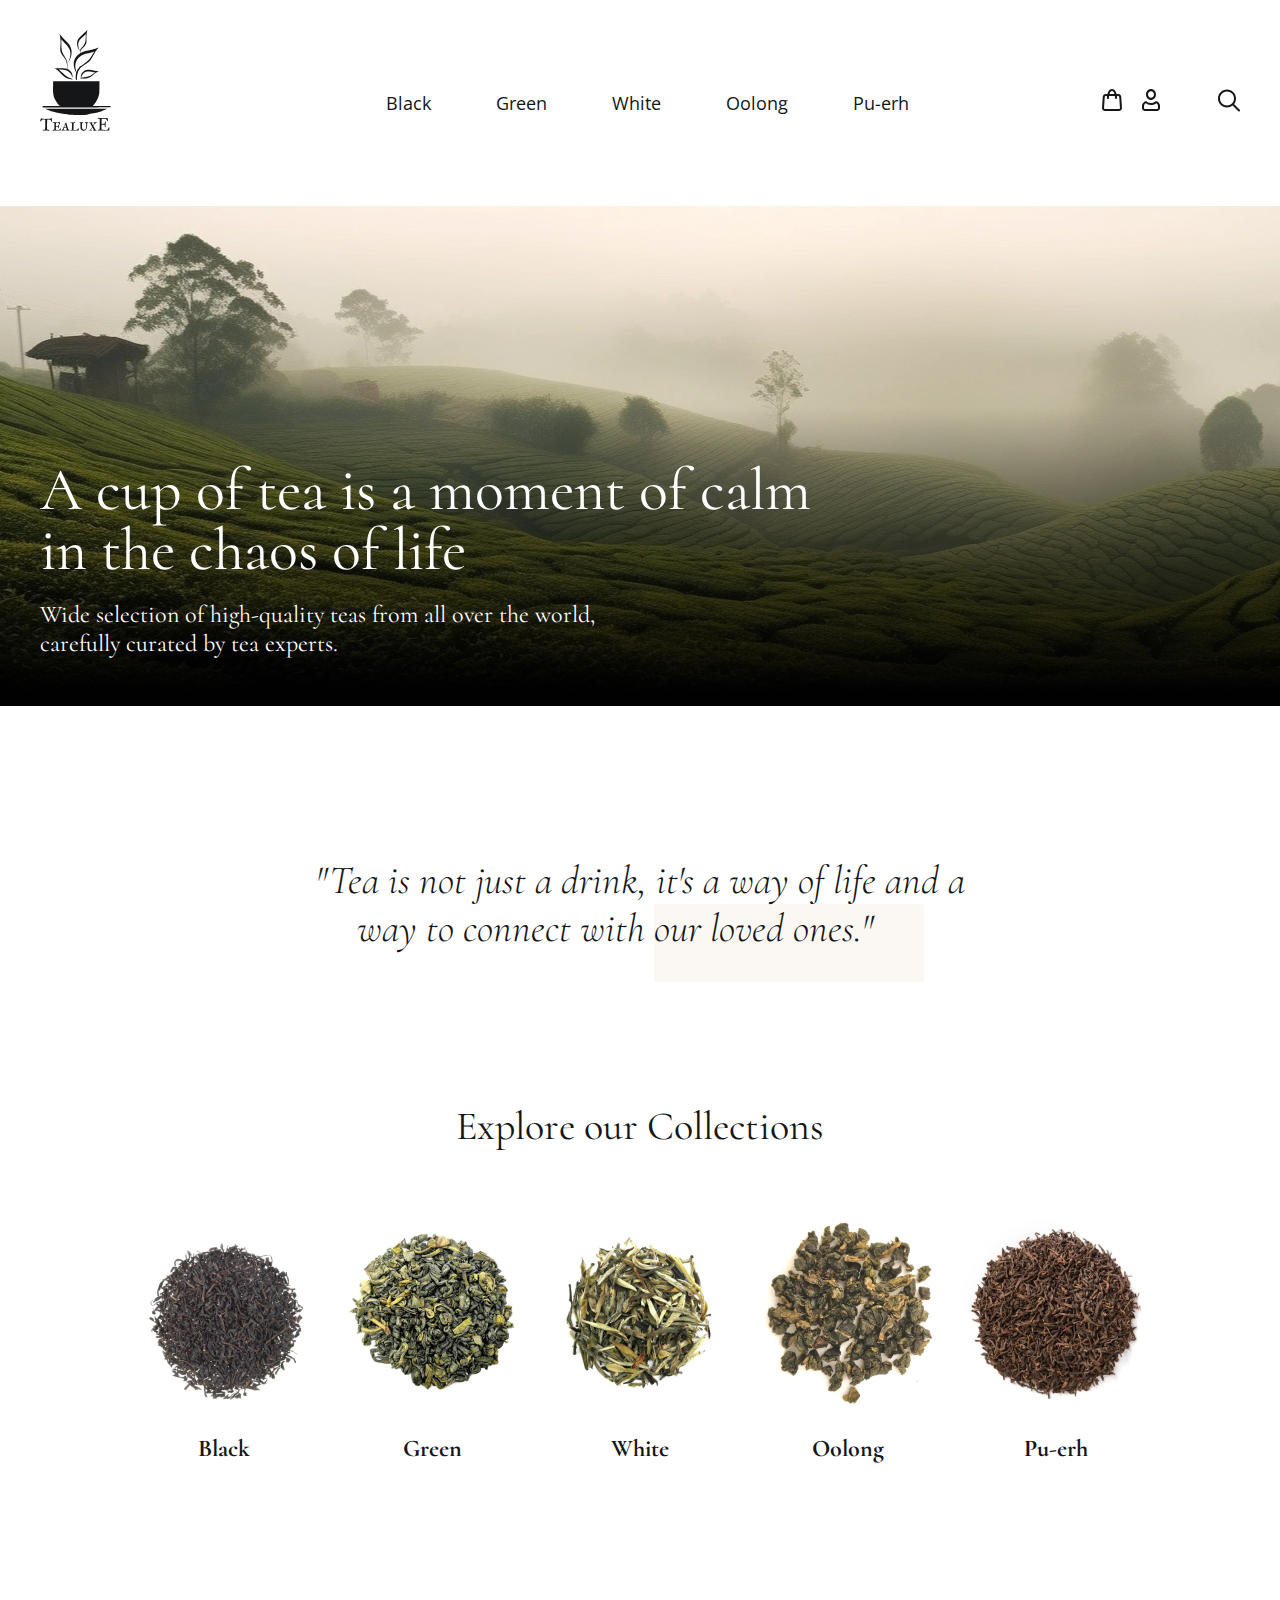
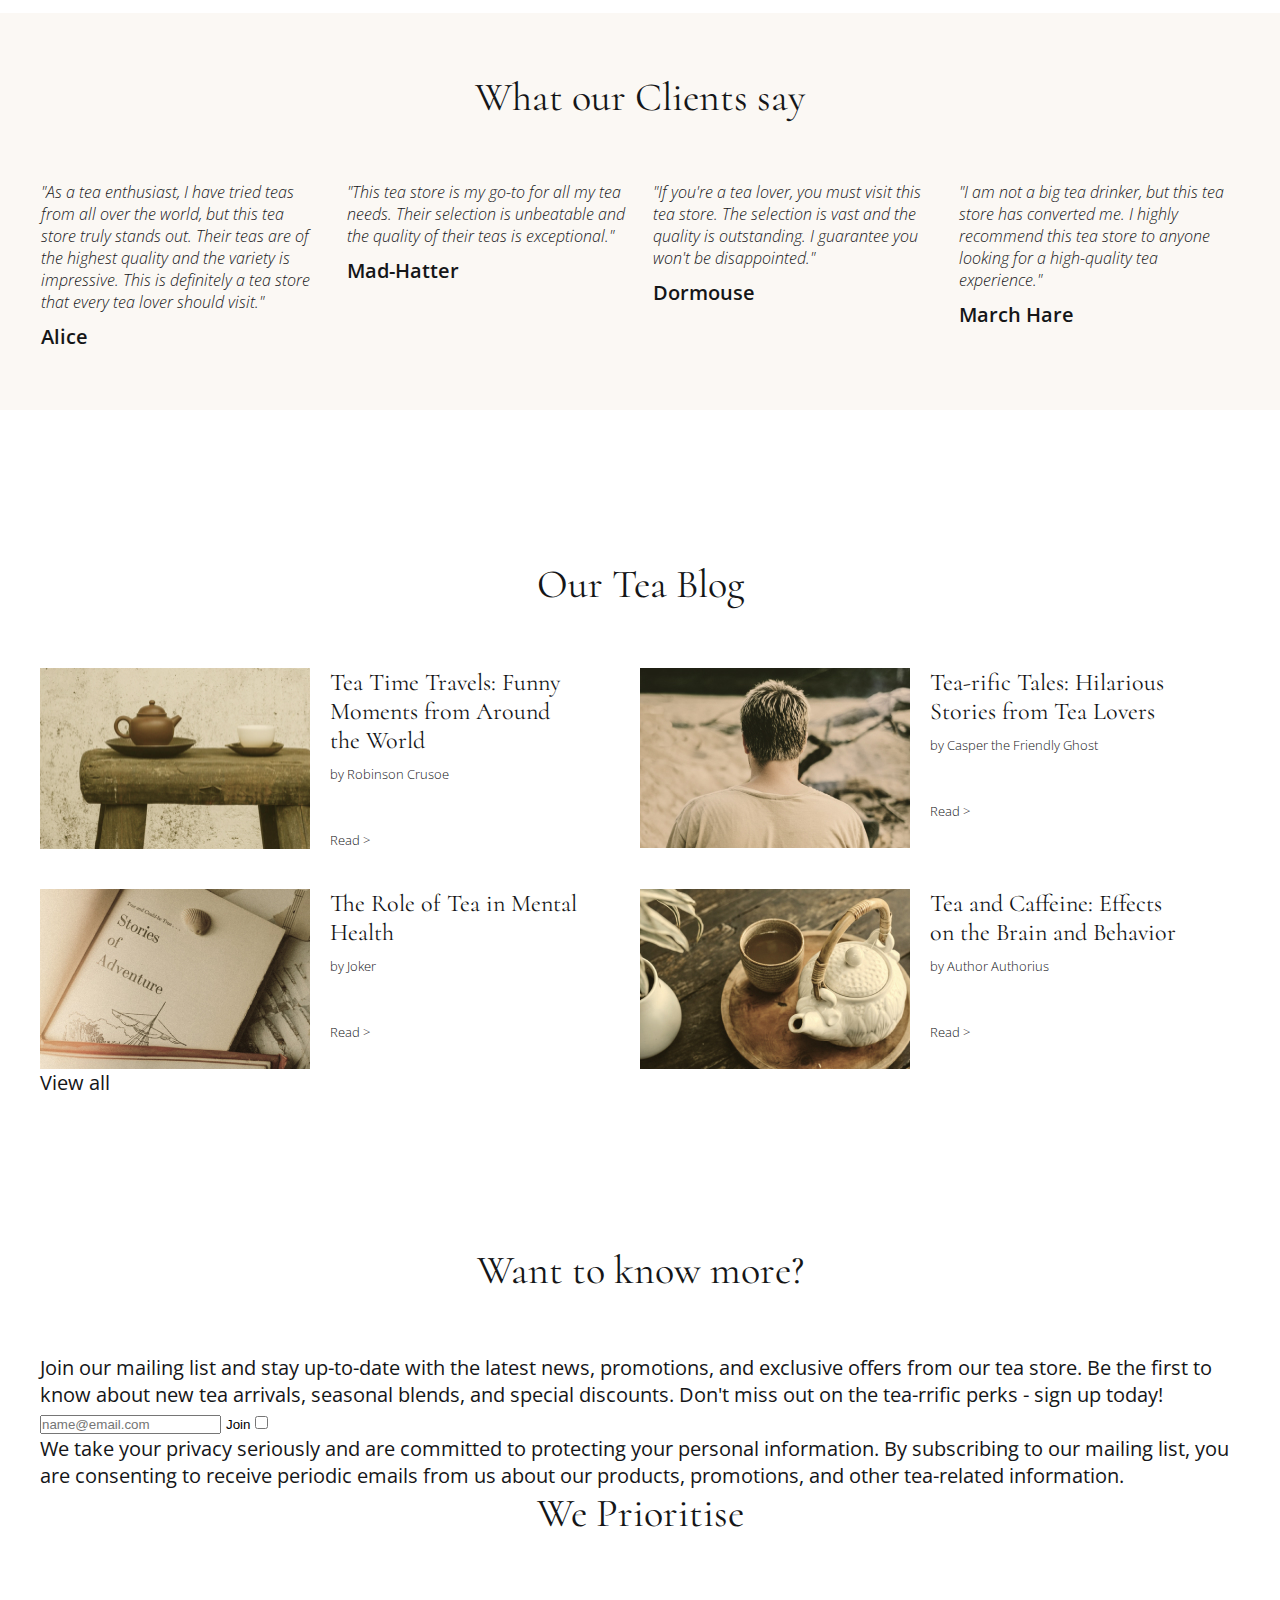
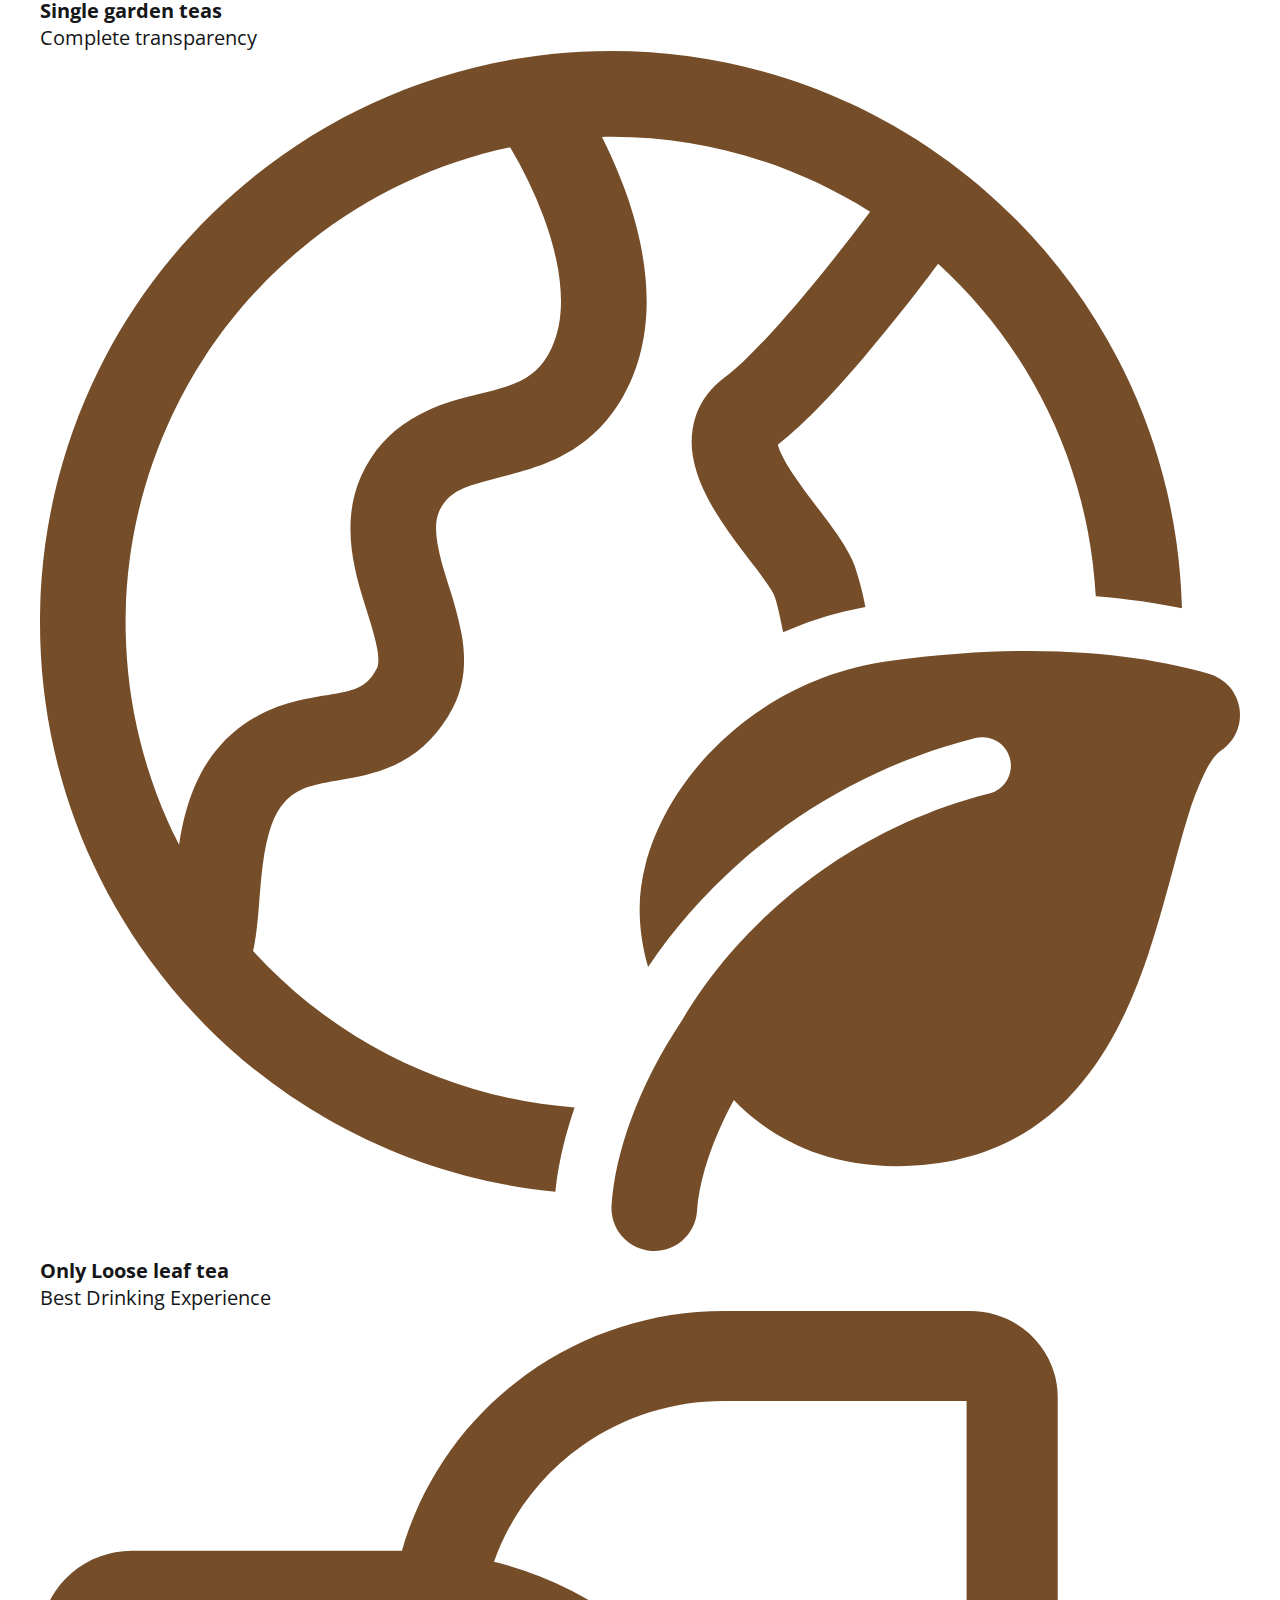
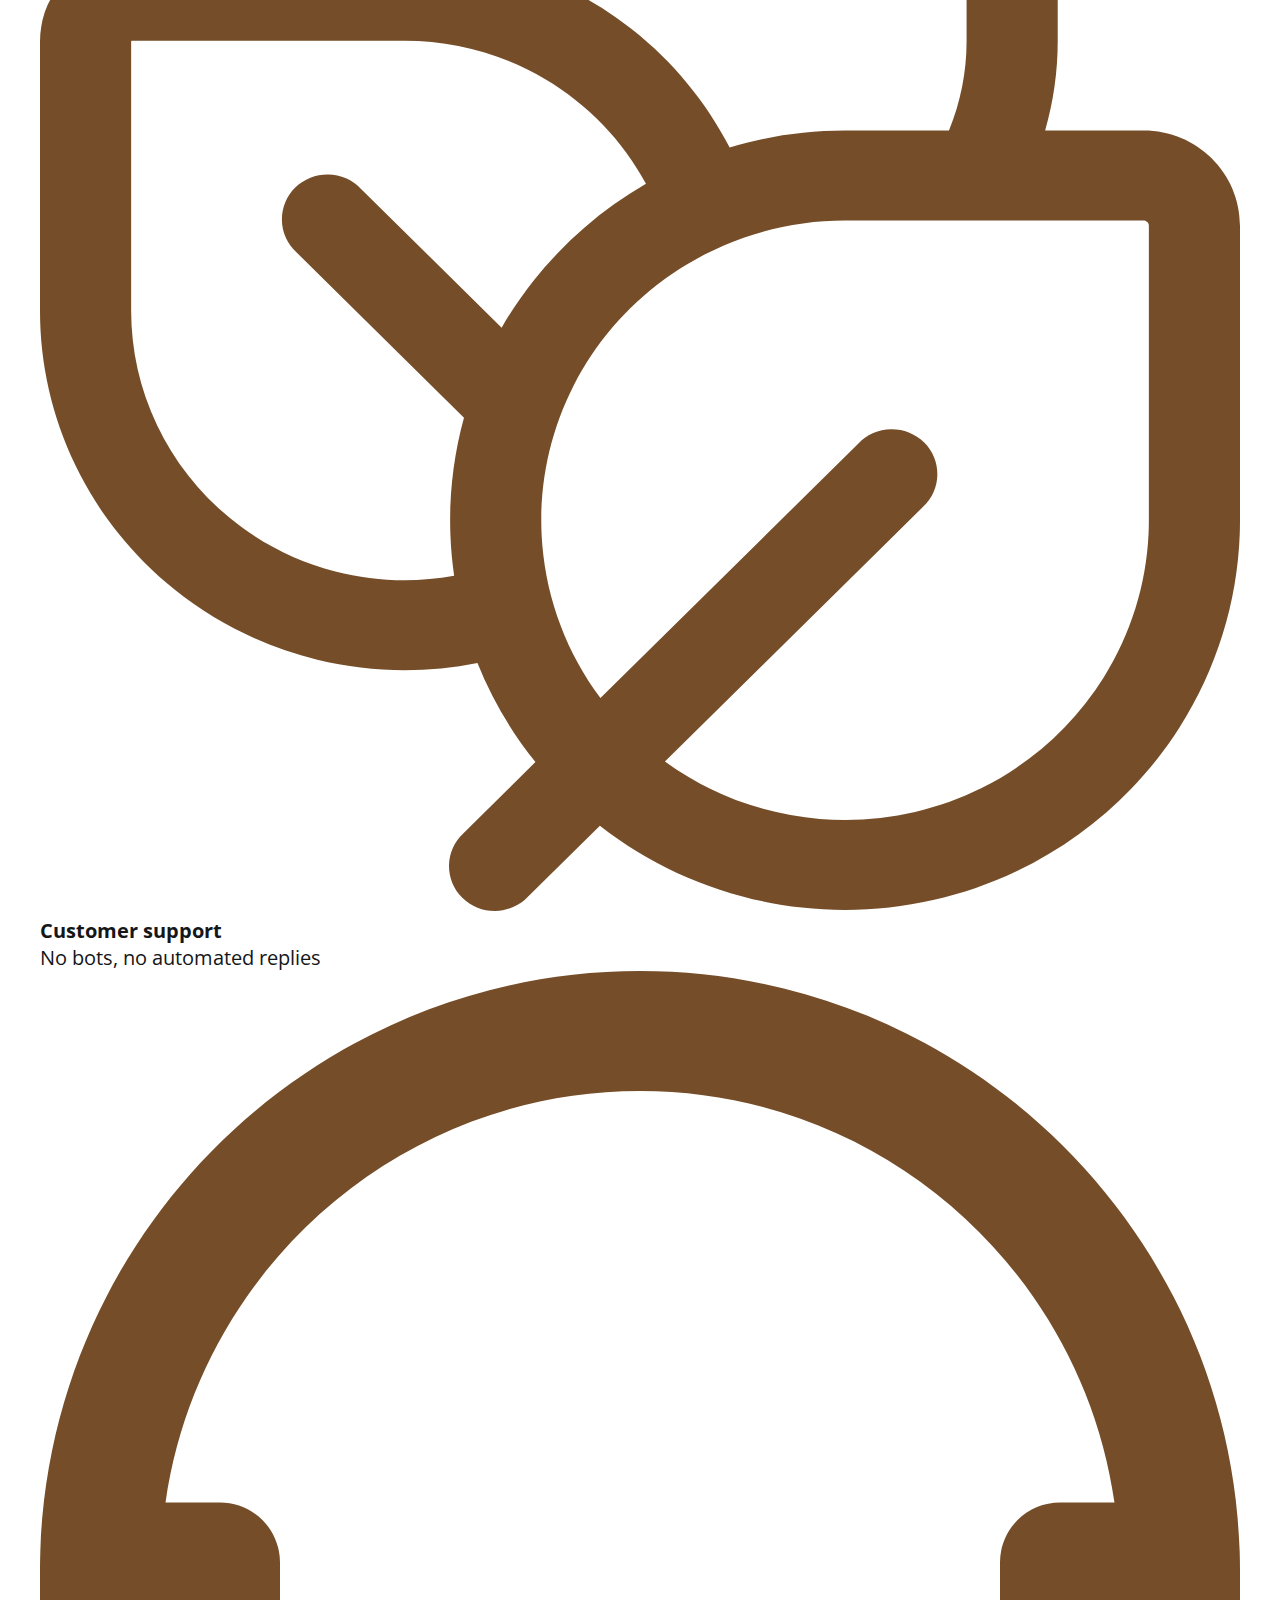
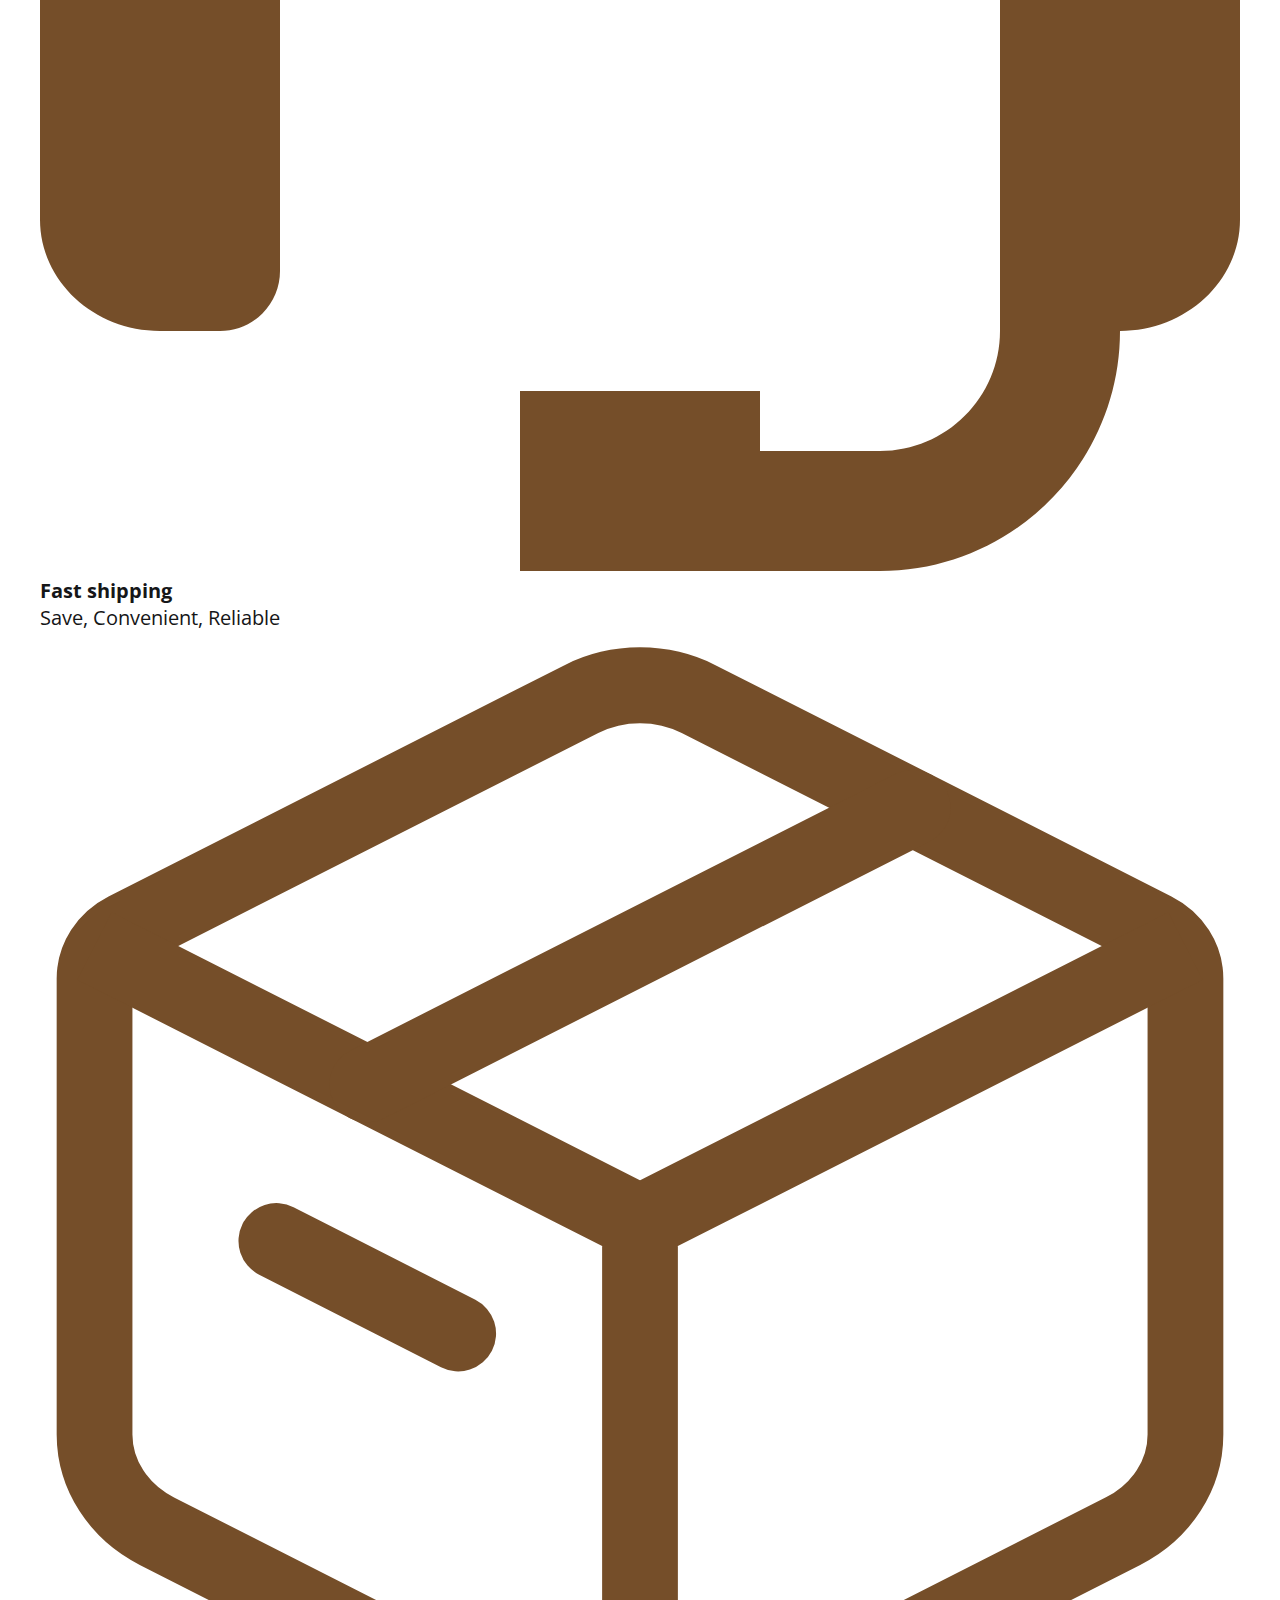
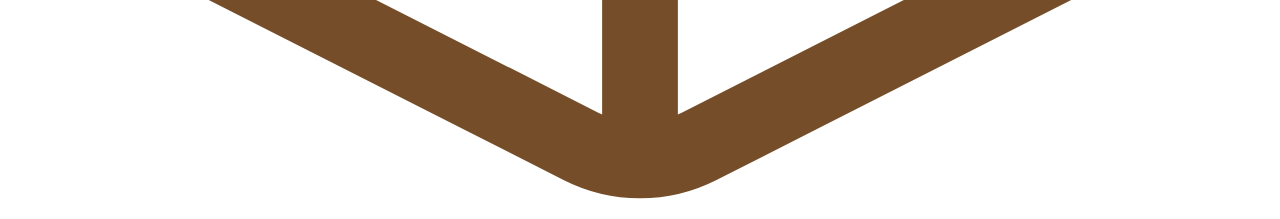
==== prod/index.html @ f94180de "add prod folder" ====
<!DOCTYPE html>
<html lang="en">

  <head>
    <meta charset="UTF-8">
    <meta name="viewport" content="width=device-width, initial-scale=1.0">
    <meta http-equiv="X-UA-Compatible" content="ie=edge">
    <title>tea</title>
    <link rel="preconnect" href="https://fonts.googleapis.com">
    <link rel="preconnect" href="https://fonts.gstatic.com" crossorigin>
    <link
      href="https://fonts.googleapis.com/css2?family=Cormorant:ital,wght@0,400;1,300&family=Open+Sans:ital,wght@0,300;0,400;0,600;1,300&display=swap"
      rel="stylesheet">
    <!-- <link rel="stylesheet" href="css/reset.css"> -->
    <link rel="stylesheet" href="css/reset-lex.css">
    <link rel="stylesheet" href="css/style.css">
    <script defer src="js/main.js"></script>
  </head>

  <body>
    <div class="menu--ground"></div>
    <div class="wrapper">
      <header class="header">
        <div class="container">
          <div class="header__inner">
            <a href="#" class="logo">
              <img src="img/logo.svg" alt="">
            </a>
            <nav class="menu">
              <button class="menu__btn">
                <span></span>
                <span></span>
                <span></span>
                <span></span>
              </button>
              <ul class="menu__list">
                <li class="menu__close">
                  <button class="menu__close-btn">
                    <img src="./img/close.svg" alt="close">
                  </button>
                </li>
                <li class="menu__item"><a href="#" class="menu__link">Black</a></li>
                <li class="menu__item"><a href="#" class="menu__link">Green</a></li>
                <li class="menu__item"><a href="#" class="menu__link">White</a></li>
                <li class="menu__item"><a href="#" class="menu__link">Oolong</a></li>
                <li class="menu__item"><a href="#" class="menu__link">Pu-erh</a></li>
                <li class="mobile-nav">
                  <ul class="mobile-menu">
                    <li class="mobile-menu__item">
                      <a href="#" class="mobile-menu__link">Contact Us</a>
                    </li>
                    <li class="mobile-menu__item">
                      <a href="#" class="mobile-menu__link">Our Blog</a>
                    </li>
                    <li class="mobile-menu__item">
                      <a href="#" class="mobile-menu__link">Shipping and Delivery</a>
                    </li>
                  </ul>
                  <ul class="mobile-actions">
                    <li class="mobile-actions__item">
                      <a href="#" class="user-actions__link">
                        <img src="./img/cart.svg" alt="cart">
                      </a>
                    </li>
                    <li class="mobile-actions__item">
                      <a href="#" class="user-actions__link">
                        <img src="./img/login.svg" alt="login">
                      </a>
                    </li>
                    <li class="mobile-actions__item">
                      <a href="#" class="user-actions__link">
                        <img src="./img/search.svg" alt="search">
                      </a>
                    </li>
                  </ul>
                </li>
              </ul>
            </nav>
            <ul class="user-actions">
              <li class="user-actions__item">
                <a href="#" class="user-actions__link">
                  <img src="./img/cart.svg" alt="cart">
                </a>
              </li>
              <li class="user-actions__item">
                <a href="#" class="user-actions__link">
                  <img src="./img/login.svg" alt="login">
                </a>
              </li>
              <li class="user-actions__item user-actions__item_search">
                <a href="#" class="user-actions__link">
                  <img src="./img/search.svg" alt="search">
                </a>
                <!-- <search>
                  <form action="">
                    <input type="search">
                    <button type="submit"></button>
                  </form>
                </search> -->
              </li>
            </ul>
          </div>
        </div>
      </header>
      <main class="main">
        <section class="top">
          <div class="container">
            <div class="top__inner">
              <h1 class="top__title">A cup of tea is a moment of calm in the chaos of life</h1>
              <p class="top__text">Wide selection of high-quality teas from all over the world, carefully curated by tea
                experts.</p>
            </div>
          </div>
        </section>
        <blockquote class="blockquote">
          <div class="container">
            <p class="blockquote__text">"Tea is not just a drink, it's a way of life and a way to connect with <span>our
                loved ones."</span></p>
          </div>
        </blockquote>
        <section class="collection">
          <div class="container">
            <div class="collection__inner">
              <h2 class="title collection__title">Explore our Collections</h2>
              <ul class="collection__items">
                <li class="collection__item">
                  <a href="#" class="collection__link">
                    <figura>
                      <img class="collection__img" src="./img/black-tea.jpg" alt="black">
                      <h3>Black</h3>
                      </img>
                    </figura>
                  </a>
                </li>
                <li class="collection__item">
                  <a href="#" class="collection__link">
                    <figura>
                      <img class="collection__img" src="./img/green-tea.jpg" alt="green">
                      <h3>Green</h3>
                      </img>
                    </figura>
                  </a>
                </li>
                <li class="collection__item">
                  <a href="#" class="collection__link">
                    <figura>
                      <img class="collection__img" src="./img/white-tea.jpg" alt="white">
                      <h3>White</h3>
                      </img>
                    </figura>
                  </a>
                </li>
                <li class="collection__item">
                  <a href="#" class="collection__link">
                    <figura>
                      <img class="collection__img" src="./img/oolong-tea.jpg" alt="oolong">
                      <h3>Oolong</h3>
                      </img>
                    </figura>
                  </a>
                </li>
                <li class="collection__item">
                  <a href="#" class="collection__link">
                    <figura>
                      <img class="collection__img" src="./img/pu-erh-tea.jpg" alt="pu-erh-tea">
                      <h3>Pu-erh</h3>
                      </img>
                    </figura>
                  </a>
                </li>
              </ul>
            </div>
          </div>
        </section>
        <section class="reviews">
          <div class="container">
            <div class="reviews__inner">
              <h3 class="title reviews__title">What our Clients say</h3>
              <ul class="reviews__list">
                <li class="reviews__item">
                  <blockquote>
                    <p class="reviews_text">"As a tea enthusiast, I have tried teas from all over the world, but this
                      tea store truly
                      stands
                      out. Their teas are of
                      the highest quality and the variety is impressive. This is definitely a tea store that every tea
                      lover should visit."</p>
                    <cite class="reviews__name">Alice</cite>
                  </blockquote>
                </li>
                <li class="reviews__item">
                  <blockquote>
                    <p class="reviews_text">"This tea store is my go-to for all my tea needs. Their selection is
                      unbeatable and the quality
                      of their teas is
                      exceptional."</p>
                    <cite class="reviews__name">Mad-Hatter</cite>
                  </blockquote>
                </li>
                <li class="reviews__item">
                  <blockquote>
                    <p class="reviews_text">"If you're a tea lover, you must visit this tea store. The selection is vast
                      and the quality is
                      outstanding. I guarantee
                      you won't be disappointed."</p>
                    <cite class="reviews__name">Dormouse</cite>
                  </blockquote>
                </li>
                <li class="reviews__item">
                  <blockquote>
                    <p class="reviews_text">"I am not a big tea drinker, but this tea store has converted me. I highly
                      recommend this tea
                      store to anyone looking
                      for a high-quality tea experience."</p>
                    <cite class="reviews__name">March Hare</cite>
                  </blockquote>
                </li>
              </ul>
            </div>
          </div>
        </section>
        <section class="main-blog">
          <div class="container">
            <h2 class="title">Our Tea Blog</h2>
            <ul class="main-blog__list">
              <li class="main-blog__item">
                <figure>
                  <img src="./img/blog01.jpg" alt="blog01" class="main-blog__item-img">
                  <div class="main-blog__item-content">
                    <h3 class="main-blog__item-title">Tea Time Travels: Funny Moments from Around the World</h3>
                    <p class="main-blog__item-author">by Robinson Crusoe</p>
                    <a href="#" class="main-blog__item-link">Read ></a>
                  </div>
                </figure>
              </li>
              <li class="main-blog__item">
                <figure>
                  <img src="./img/blog02.jpg" alt="blog02" class="main-blog__item-img">
                  <div class="main-blog__item-content">
                    <h3 class="main-blog__item-title">Tea-rific Tales: Hilarious Stories from Tea Lovers</h3>
                    <p class="main-blog__item-author">by Casper the Friendly Ghost</p>
                    <a href="#" class="main-blog__item-link">Read ></a>
                  </div>
                </figure>
              </li>
              <li class="main-blog__item">
                <figure>
                  <img src="./img/blog03.jpg" alt="blog03" class="main-blog__item-img">
                  <div class="main-blog__item-content">
                    <h3 class="main-blog__item-title">The Role of Tea in Mental Health</h3>
                    <p class="main-blog__item-author">by Joker</p>
                    <a href="#" class="main-blog__item-link">Read ></a>
                  </div>
                </figure>
              </li>
              <li class="main-blog__item">
                <figure>
                  <img src="./img/blog04.jpg" alt="blog04" class="main-blog__item-img">
                  <div class="main-blog__item-content">
                    <h3 class="main-blog__item-title">Tea and Caffeine: Effects on the Brain and Behavior</h3>
                    <p class="main-blog__item-author">by Author Authorius</p>
                    <a href="#" class="main-blog__item-link">Read ></a>
                  </div>
                </figure>
              </li>
            </ul>
            <a href="" class="main-blog__link">View all</a>
          </div>
        </section>
        <section class="mailing-list">
          <div class="container">
            <h2 class="title mailing-list__title">Want to know more?</h2>
            <div class="mailing-list__inner">
              <p class="mailing-list__text">
                Join our mailing list and stay up-to-date with the latest news, promotions, and exclusive offers from
                our tea store. Be the first to know about new tea arrivals, seasonal blends, and special discounts.
                Don't miss out on the tea-rrific perks - sign up today!
              </p>
              <form action="" class="mailinf-list__form">
                <input class="mailing-list__email" type="email" placeholder="name@email.com">
                <button class="mailing-list__btn" type="submit">Join</button>
                <label>
                  <input class="checkbox" type="checkbox">
                  <span class="checkbox-style"></span>
                  <p class="checkbox__text">
                    We take your privacy seriously and are committed to protecting your personal information. By
                    subscribing to our mailing
                    list, you are consenting to receive periodic emails from us about our products, promotions, and
                    other tea-related
                    information.
                  </p>
                </label>
              </form>
            </div>
          </div>
        </section>
        <section class="prioritise">
          <div class="container">
            <h2 class="title">We Prioritise</h2>
            <ul class="prioritise__list">
              <li class="prioritise__item">
                <h4 class="prioritise__title">Single garden teas</h4>
                <p class="prioritise__text">Complete transparency</p>
                <img class="prioritise__img" src="./img/prioritise01.svg" alt="prioritise01">
              </li>
              <li class="prioritise__item">
                <h4 class="prioritise__title">Only Loose leaf tea</h4>
                <p class="prioritise__text">Best Drinking Experience</p>
                <img class="prioritise__img" src="./img/prioritise02.svg" alt="prioritise02">
              </li>
              <li class="prioritise__item">
                <h4 class="prioritise__title">Customer support</h4>
                <p class="prioritise__text">No bots, no automated replies</p>
                <img class="prioritise__img" src="./img/prioritise03.svg" alt="prioritise03">
              </li>
              <li class="prioritise__item">
                <h4 class="prioritise__title">Fast shipping</h4>
                <p class="prioritise__text">Save, Convenient, Reliable</p>
                <img class="prioritise__img" src="./img/prioritise04.svg" alt="prioritise04">
              </li>
            </ul>
          </div>
        </section>
      </main>
      <footer class="footer"></footer>
    </div>


  </body>

</html>
---- prod/css/style.css ----
:root {
  --main-font-color: #151618;
  --White: #FFF;
  --Light-Background: #f7f1ea;
  --Light-Background-opacity: rgba(247, 242, 234, .5);
  --Black: rgba(21, 22, 24, 1);
}

body {
  /* font-family: 'Cormorant', serif; */
  font-family: 'Open Sans', sans-serif;
  color: var(--main-font-color);
  font-size: 20px;
}

.container {
  max-width: 1240px;
  padding-left: 20px;
  padding-right: 20px;
  margin: 0 auto;
}

.title {
  text-align: center;
  margin-bottom: 60px;
  font-family: 'Cormorant', serif;
  font-size: 40px;
  font-weight: 400;
  color: var(--Black);
}

.header {
  background-color: #fff;
}

.header__inner {
  min-height: 140px;
  margin-top: 30px;
  margin-bottom: 30px;
  display: flex;
  justify-content: space-between;
  align-items: center;
}

.logo {
  margin-bottom: 35px;
}

.menu {
  margin-left: 80px;
}

.menu__btn {
  display: none;
  width: 40px;
  height: 20px;
  flex-direction: column;
  justify-content: space-between;
}


.menu__list {
  display: flex;
  gap: 65px;
  font-size: 18px;
  font-weight: 400;
  line-height: normal;
}

.user-actions {
  display: flex;
  gap: 20px;
}

.user-actions__item_search {
  margin-left: min(3vw, 80px);
}

.mobile-nav,
.menu__close {
  display: none;
}

.menu--ground {
  display: none;
  position: fixed;
  left: 0;
  right: 0;
  top: 0;
  bottom: 0;
  width: 100%;
  height: 100dvh;
  background-color: rgba(0, 0, 0, .5);
  transition: background-color .3s ease;
}

.menu--ground.menu--open {
  display: block;
}

.top {
  background-image: url(../img/top-bg.jpg);
  background-repeat: no-repeat;
  background-position: bottom left;
  background-size: cover;
}

.top__inner {
  min-height: 500px;
  color: var(--White);
  font-family: 'Cormorant', serif;
  font-weight: 400;
  display: flex;
  flex-direction: column;
  justify-content: end;
  gap: 20px;
}

.top__title {
  max-width: 790px;
  font-size: 60px;
  font-weight: 400;
  line-height: 1;
}

.top__text {
  max-width: 560px;
  margin-bottom: 48px;
  font-size: 24px;
  font-weight: 400;
  line-height: normal;
}

.blockquote {
  margin-top: 150px;
  margin-bottom: 150px;
}

.blockquote__text {
  max-width: 704px;
  color: var(--Black);
  text-align: center;
  font-family: Cormorant;
  font-size: 40px;
  font-style: italic;
  font-weight: 300;
  line-height: normal;
  margin-left: auto;
  margin-right: auto;
}

.blockquote__text span {
  padding-bottom: 30px;
  padding-right: 50px;
  background-color: var(--Light-Background-opacity);
}

/* .blockquote__text span::after {
  content: '';
  width: lh;
  height: 61px;
  opacity: 0.5;
  background: var(--Light-Background);
  position: absolute;
  bottom: -15px;
  right: -40px;
  z-index: -1;
} */

.collection {
  font-family: Cormorant;
  font-weight: 400;
  line-height: normal;
}

.collection__items {
  display: flex;
  justify-content: center;
  flex-wrap: nowrap;
  gap: clamp(0, 2vw, 40px);
  margin-bottom: 150px;
}

.collection__link h3 {
  color: var(--Black);
  font-size: 24px;
  text-align: center;
  margin-top: 10px;
}

.collection__img {
  max-width: 208px;
  max-height: 208px;
  width: 100%;
}

.reviews {
  background: var(--Light-Background-opacity);
  padding-top: 60px;
  padding-bottom: 60px;
}

.reviews__inner {
  z-index: 1;
  color: var(--Black);
  font-family: Cormorant;
  font-style: normal;
  font-weight: 400;
  line-height: normal;
}

.reviews__list {
  display: flex;
  gap: 26px;
  justify-content: center;
}

.reviews__item {
  flex-basis: 280px;
}

.reviews_text {
  font-family: Open Sans;
  font-size: 16px;
  font-style: italic;
  font-weight: 300;
  margin-bottom: 10px;
}

.reviews__name {
  font-family: Open Sans;
  font-size: 20px;
  font-style: normal;
  font-weight: 600;
}

.reviews__item.reviews__item--hide {
  display: none;
}

.main-blog {
  padding-top: 150px;
  padding-bottom: 150px;
}

.main-blog__list {
  display: flex;
  flex-wrap: wrap;
  gap: 40px 58px;
}

.main-blog__item {
  flex-basis: 542px;
}

.main-blog__item>figure {
  display: flex;
  gap: 20px;
}

.main-blog__item-img {
  max-width: 270px;
}

.main-blog__item-title {
  font-family: Cormorant;
  font-size: 24px;
  font-weight: 400;
  margin-bottom: 10px;
}

.main-blog__item-author {
  font-family: Open Sans;
  font-size: 13px;
  font-weight: 300;
  margin-bottom: 48px;
}

.main-blog__item-link {
  font-family: Open Sans;
  font-size: 13px;
  font-weight: 300;
}

@media(max-width: 1000px) {
  .header__inner {
    min-height: auto;
  }

  .menu {
    margin-left: 50px;
    margin-right: auto;
  }

  .logo {
    margin-bottom: 0;
  }

  .user-actions__item_search {
    margin-left: 30px;
  }

  .blockquote {
    margin-top: 120px;
    margin-bottom: 135px;
  }

  .collection__items {
    margin-bottom: 120px;
    gap: 0;
  }

  .reviews__item:last-child {
    display: none;
  }
}

@media(max-width: 860px) {
  .menu {
    margin-left: 0;
    margin-right: 0;
  }
}

@media(max-width: 800px) {
  .container {
    padding-left: 2.1vw;
    padding-right: 2.1vw;
  }

  .menu__list {
    display: block;
    background-color: var(--White);
    width: 480px;
    position: absolute;
    top: 0;
    left: 0;
    right: 0;
    text-align: center;
    margin: 0 auto;
    padding-top: 20px;
    transform: translateY(-100%);
    transition: transform .6s ease;
  }

  .menu__list.menu__list-open {
    transform: translateY(0);
  }

  .menu {
    order: -1;
  }

  .menu__btn {
    display: flex;
    cursor: pointer;
  }

  .menu__btn span {
    width: 100%;
    height: 2px;
    background-color: var(--Black);
  }

  .menu__item {
    margin-bottom: 30px;
    font-family: Cormorant;
    font-size: 24px;
  }

  .menu__close {
    display: block;
    width: 20px;
    margin-right: 20px;
    margin-left: auto;
    margin-bottom: 20px;

  }

  .menu__close-btn {
    cursor: pointer;
  }

  .mobile-nav {
    display: block;
    background-color: #fff;
  }

  .mobile-menu {
    margin: 30px 30px;
    padding-top: 30px;
    border-top: 2px solid var(--Light-Background);

  }

  .mobile-menu__item {
    font-family: Open Sans, sans-serif;
    font-size: 13px;
    font-weight: 300;
    margin-bottom: 35px;
  }

  .mobile-actions {
    display: flex;
    gap: 70px;
    justify-content: center;
    background-color: var(--Light-Background);
    padding-top: 20px;
    padding-bottom: 18px;
  }

  .mobile-actions__link {
    height: 22px;
    width: auto;
  }

  .logo {
    margin-left: 111px;
    margin-right: 50px;
    width: max(39px, 9.5vw);
  }

  .header__inner {
    margin-left: 5.8vw;
    margin-right: 5.8vw;
    margin-top: 3.9vw;
    margin-bottom: 3.9vw;
  }

  .blockquote__text {
    margin-left: 5.7vw;
    margin-right: 5.7vw;
    font-size: 5.2vw;
  }

  .blockquote__text span {
    padding-bottom: 10px;
    padding-right: 20px;
  }

  /* .blockquote::before {
    width: 273px;
    right: 4px;
  } */

  .top__title {
    max-width: 100%;
    font-size: 7.8vw;
  }

  .collection__items {
    flex-wrap: wrap;
  }

  .reviews__list {
    gap: 30px 76px;
    flex-wrap: wrap;
  }

  .reviews__item:last-child {
    display: block;
  }
}

@media(max-width: 670px) {
  .reviews__list {
    gap: 30px 20px;
  }

  .reviews__item {
    flex-basis: 45dvw;
  }
}

@media(max-width: 480px) {
  .container {
    padding-left: 10px;
    padding-right: 10px;
  }

  .header__inner {
    margin-left: 0;
    margin-right: 0;
    margin-top: 10px;
    margin-bottom: 10px;
  }

  .logo {
    width: 39px;
  }

  .top__text {
    font-size: 5vw;
  }

  .menu__list {
    width: 360px;
  }

  .user-actions__item_search {
    margin-left: 5vw;
  }

  .top__title {
    font-size: 8.3vw;
    line-height: normal;
  }

  .blockquote {
    margin-top: 60px;
    margin-bottom: 60px;
  }

  .blockquote__text {
    margin-left: 11vw;
    margin-right: 11vw;
    font-size: 16px;
  }

  /* .blockquote::before {
    width: 118px;
    height: 22px;
    right: 4px;
  } */
  .title {
    font-size: 8.3vw;
    margin-bottom: 50px;
  }

  .collection__items {
    margin-bottom: 60px;
  }

  .reviews {
    padding-top: 50px;
    padding-bottom: 50px;
  }

  .reviews__item {
    flex-basis: 220px;
  }
}

@media(max-width: 440px) {
  .collection__img {
    max-width: 170px;
  }
}

@media(max-width: 360px) {
  .menu__list {
    width: 98dvw;
  }

  .user-actions__item_search {
    margin-left: 0;
  }

  .top__inner {
    min-height: 367px;
  }

  .top__title {
    font-size: 24px;
  }

  .top__text {
    font-size: 13px;
  }

  .blockquote {
    margin-top: 70px;
    margin-bottom: 80px;
  }

  .blockquote__text {
    margin-left: 0;
    margin-right: 0;
  }

  .title {
    font-size: 24px;
    margin-bottom: 10px;
  }

  .reviews__item {
    flex-basis: 100%;
  }

  .reviews__item:nth-child(2n) {
    display: none;
  }

}
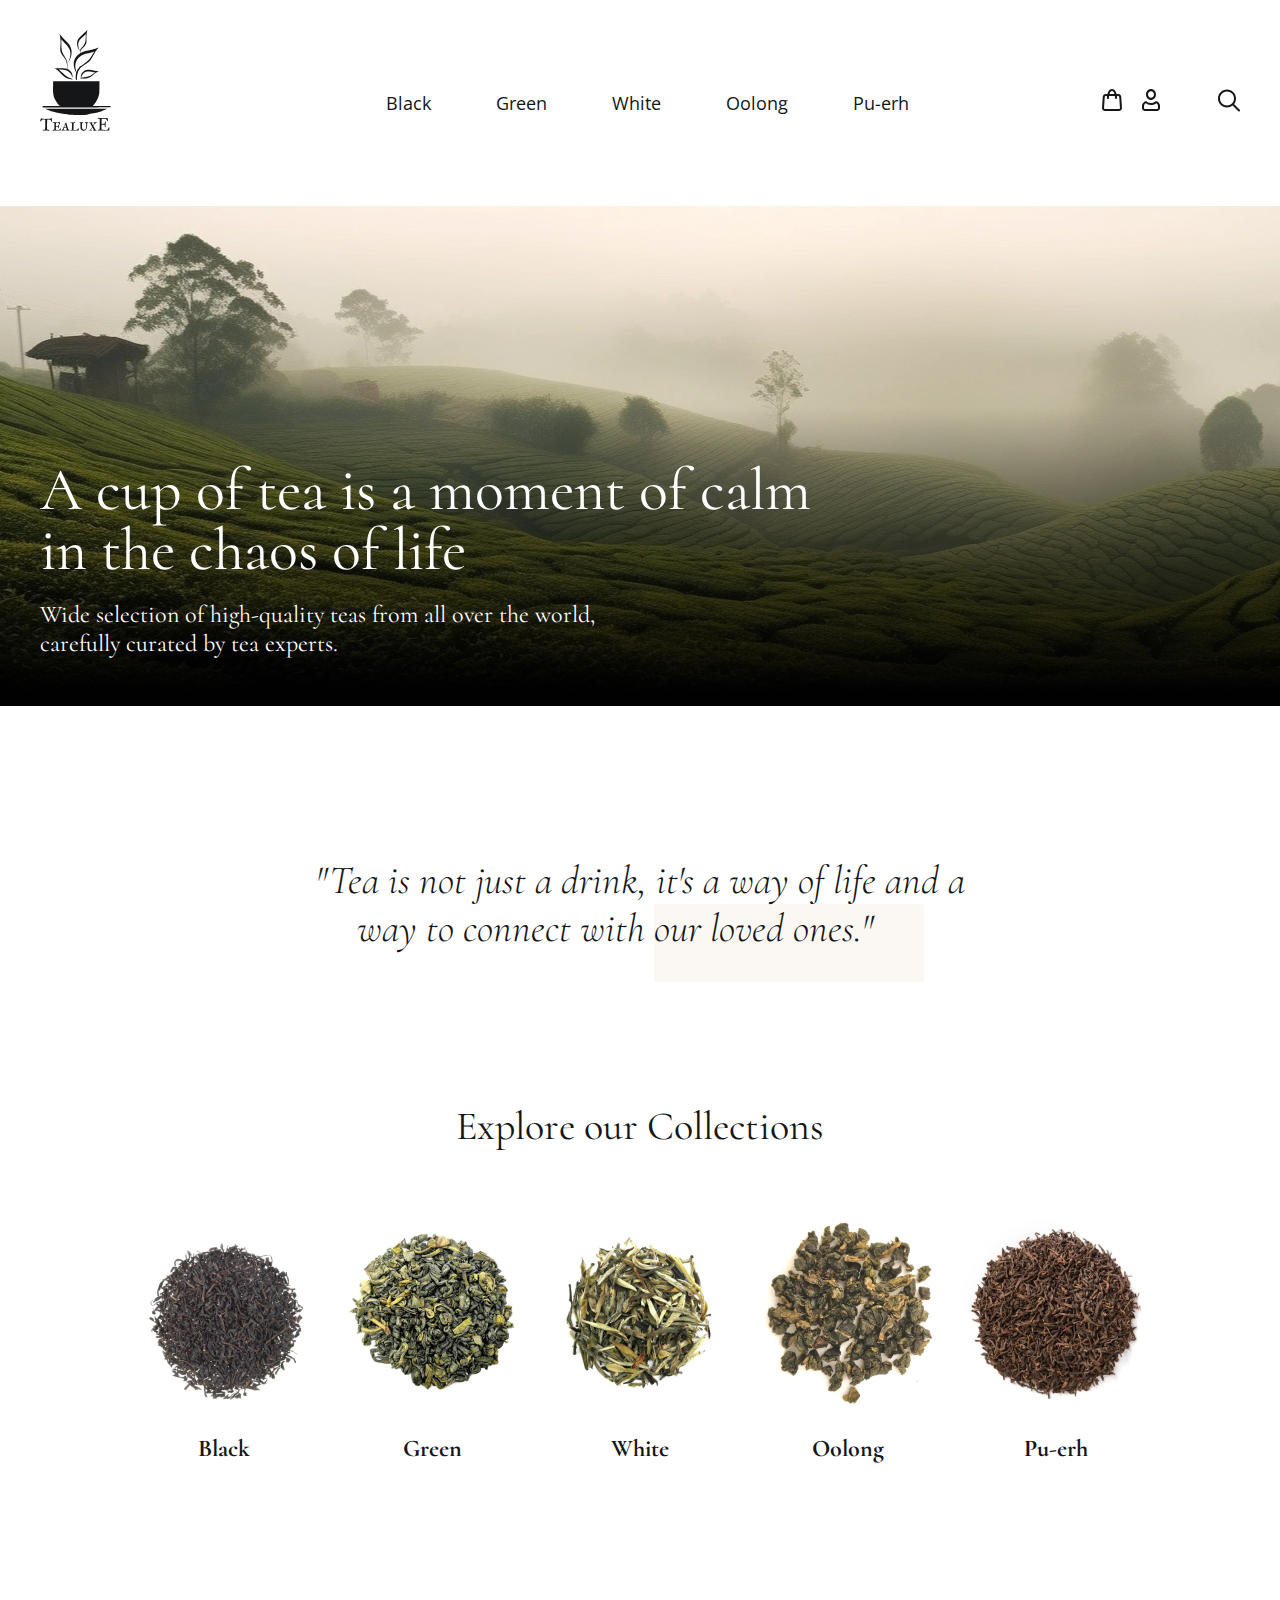
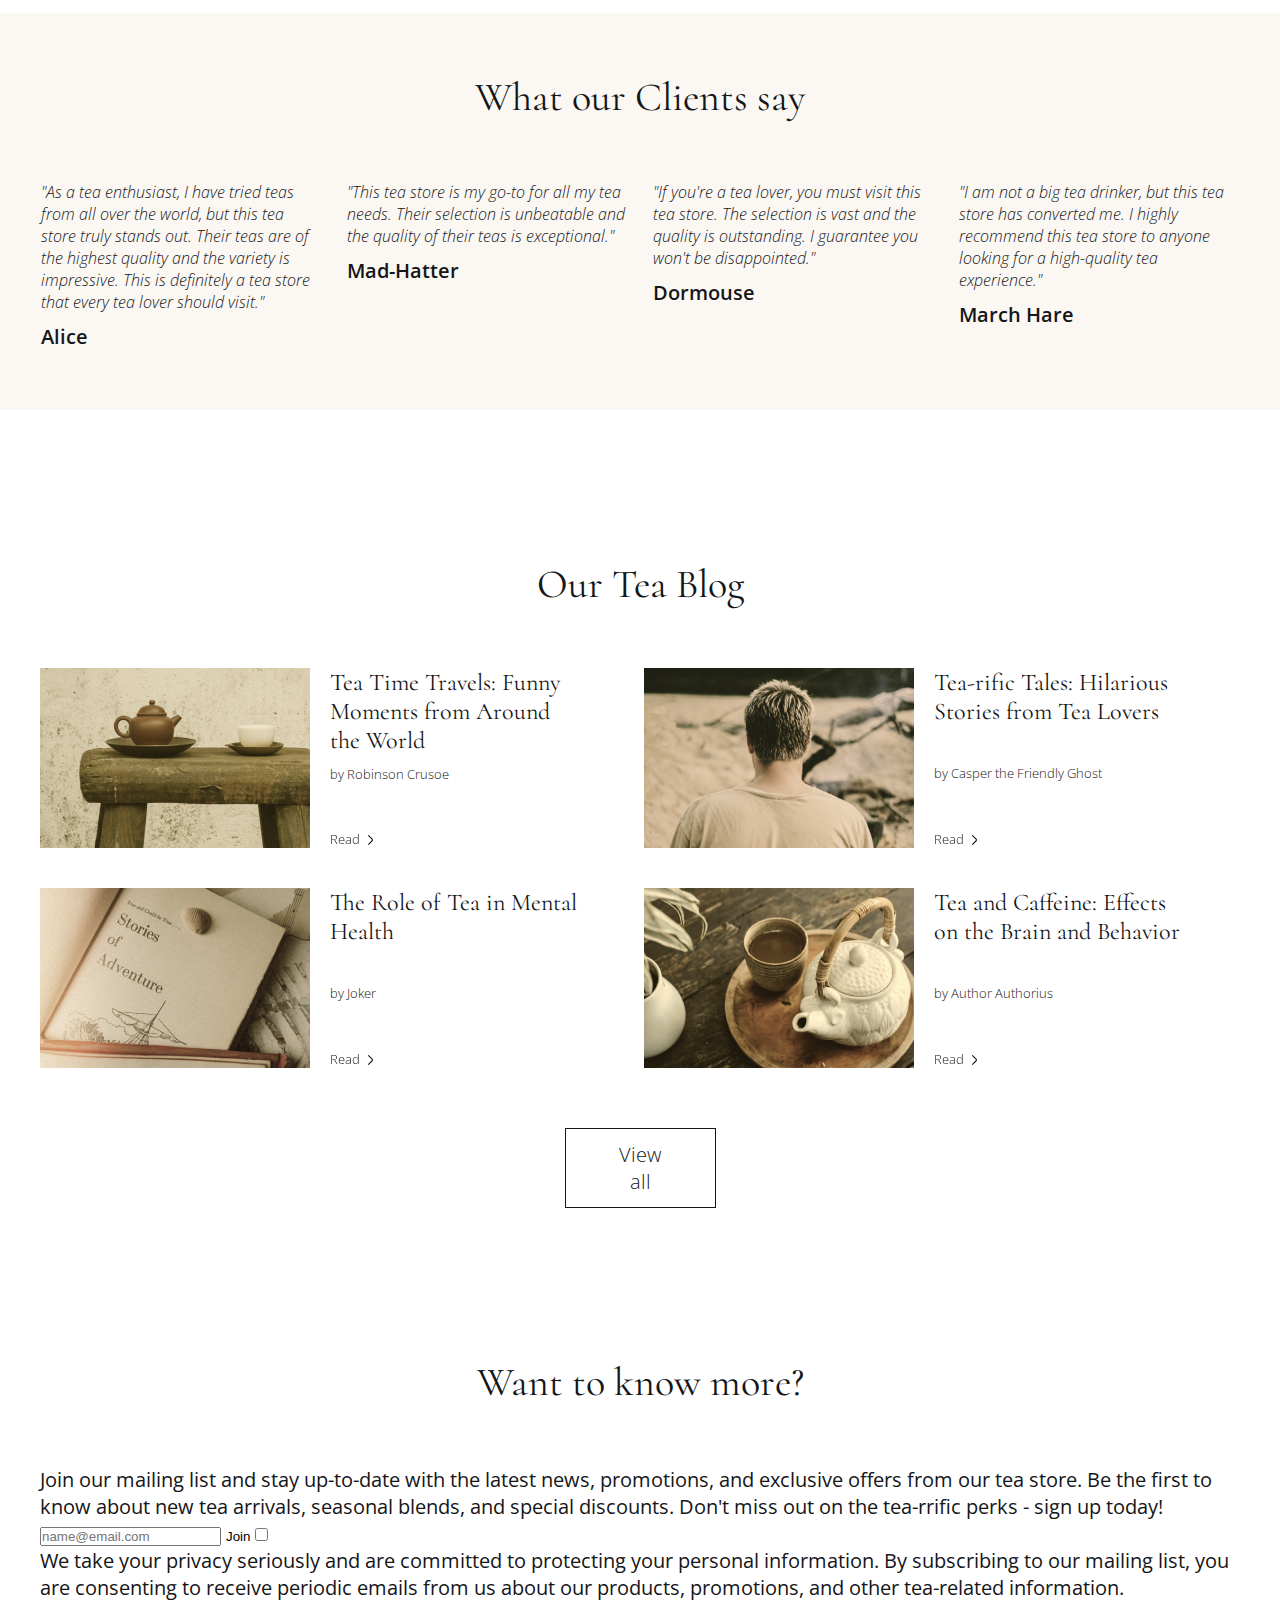
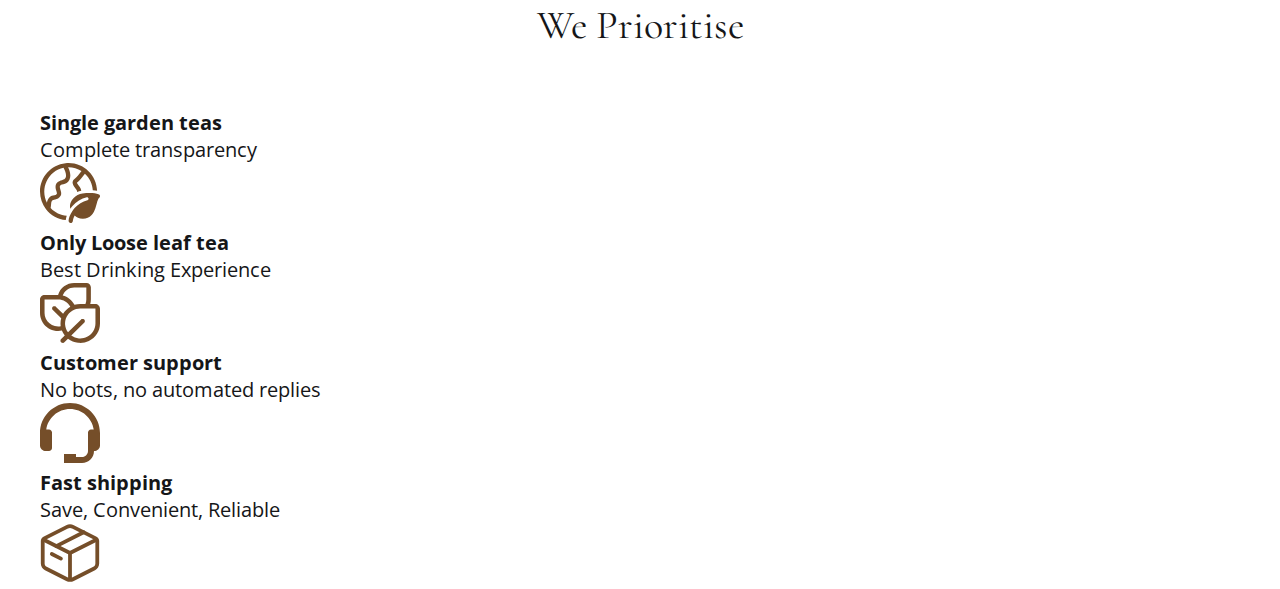
==== commit ec20ed0d: "started mailing-list" ====
--- a/prod/index.html
+++ b/prod/index.html
@@ -229,7 +229,7 @@
                   <div class="main-blog__item-content">
                     <h3 class="main-blog__item-title">Tea Time Travels: Funny Moments from Around the World</h3>
                     <p class="main-blog__item-author">by Robinson Crusoe</p>
-                    <a href="#" class="main-blog__item-link">Read ></a>
+                    <a href="#" class="main-blog__item-link">Read</a>
                   </div>
                 </figure>
               </li>
@@ -239,7 +239,7 @@
                   <div class="main-blog__item-content">
                     <h3 class="main-blog__item-title">Tea-rific Tales: Hilarious Stories from Tea Lovers</h3>
                     <p class="main-blog__item-author">by Casper the Friendly Ghost</p>
-                    <a href="#" class="main-blog__item-link">Read ></a>
+                    <a href="#" class="main-blog__item-link">Read</a>
                   </div>
                 </figure>
               </li>
@@ -249,7 +249,7 @@
                   <div class="main-blog__item-content">
                     <h3 class="main-blog__item-title">The Role of Tea in Mental Health</h3>
                     <p class="main-blog__item-author">by Joker</p>
-                    <a href="#" class="main-blog__item-link">Read ></a>
+                    <a href="#" class="main-blog__item-link">Read</a>
                   </div>
                 </figure>
               </li>
@@ -259,7 +259,7 @@
                   <div class="main-blog__item-content">
                     <h3 class="main-blog__item-title">Tea and Caffeine: Effects on the Brain and Behavior</h3>
                     <p class="main-blog__item-author">by Author Authorius</p>
-                    <a href="#" class="main-blog__item-link">Read ></a>
+                    <a href="#" class="main-blog__item-link">Read</a>
                   </div>
                 </figure>
               </li>
--- a/prod/css/style.css
+++ b/prod/css/style.css
@@ -11,6 +11,7 @@
   font-family: 'Open Sans', sans-serif;
   color: var(--main-font-color);
   font-size: 20px;
+  line-height: normal;
 }
 
 .container {
@@ -64,7 +65,6 @@
   gap: 65px;
   font-size: 18px;
   font-weight: 400;
-  line-height: normal;
 }
 
 .user-actions {
@@ -128,7 +128,6 @@
   margin-bottom: 48px;
   font-size: 24px;
   font-weight: 400;
-  line-height: normal;
 }
 
 .blockquote {
@@ -144,7 +143,6 @@
   font-size: 40px;
   font-style: italic;
   font-weight: 300;
-  line-height: normal;
   margin-left: auto;
   margin-right: auto;
 }
@@ -170,7 +168,6 @@
 .collection {
   font-family: Cormorant;
   font-weight: 400;
-  line-height: normal;
 }
 
 .collection__items {
@@ -206,7 +203,6 @@
   font-family: Cormorant;
   font-style: normal;
   font-weight: 400;
-  line-height: normal;
 }
 
 .reviews__list {
@@ -246,11 +242,16 @@
 .main-blog__list {
   display: flex;
   flex-wrap: wrap;
-  gap: 40px 58px;
+  gap: 40px 4.83dvw;
 }
 
 .main-blog__item {
   flex-basis: 542px;
+}
+
+.main-blog__item-content {
+  display: flex;
+  flex-direction: column;
 }
 
 .main-blog__item>figure {
@@ -266,6 +267,7 @@
   font-family: Cormorant;
   font-size: 24px;
   font-weight: 400;
+  min-height: 86px;
   margin-bottom: 10px;
 }
 
@@ -273,13 +275,41 @@
   font-family: Open Sans;
   font-size: 13px;
   font-weight: 300;
-  margin-bottom: 48px;
 }
 
 .main-blog__item-link {
   font-family: Open Sans;
   font-size: 13px;
   font-weight: 300;
+  margin-top: auto;
+  position: relative;
+}
+
+.main-blog__item-link::after {
+  content: "";
+  position: absolute;
+  background-image: url(../img/arrow_right.svg);
+  width: 5px;
+  height: 10px;
+  margin-left: 8px;
+  top: 5px;
+}
+
+.main-blog__link {
+  width: 151px;
+  margin: 60px auto 0;
+  text-align: center;
+  font-weight: 300;
+  border: 1px solid var(--Black);
+  background: var(--White);
+  padding: 12px 41px;
+}
+
+.prioritise {}
+
+.prioritise__img {
+  width: 60px;
+  height: 60px;
 }
 
 @media(max-width: 1000px) {
@@ -312,6 +342,14 @@
 
   .reviews__item:last-child {
     display: none;
+  }
+
+  .main-blog__list {
+    gap: 67px 20px;
+  }
+
+  .main-blog__item-img {
+    max-width: 230px;
   }
 }
 
@@ -503,7 +541,6 @@
 
   .top__title {
     font-size: 8.3vw;
-    line-height: normal;
   }
 
   .blockquote {
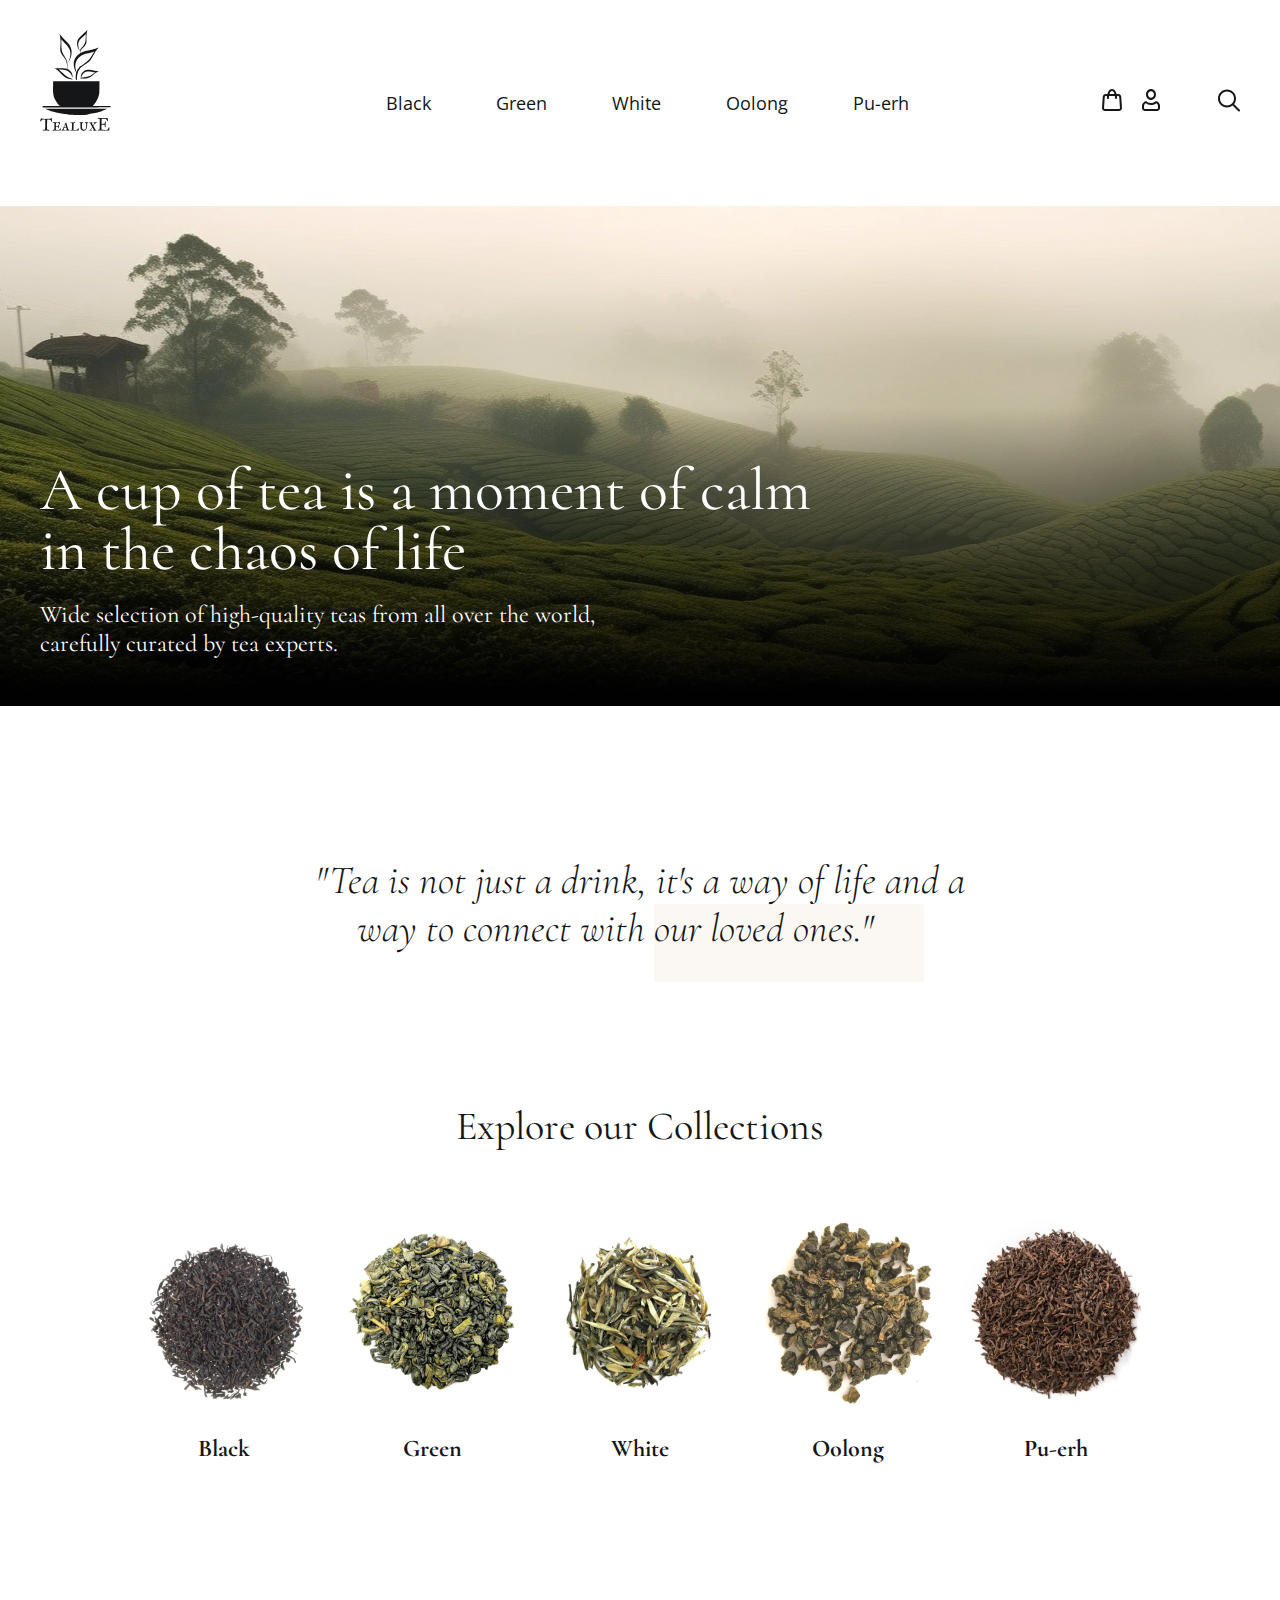
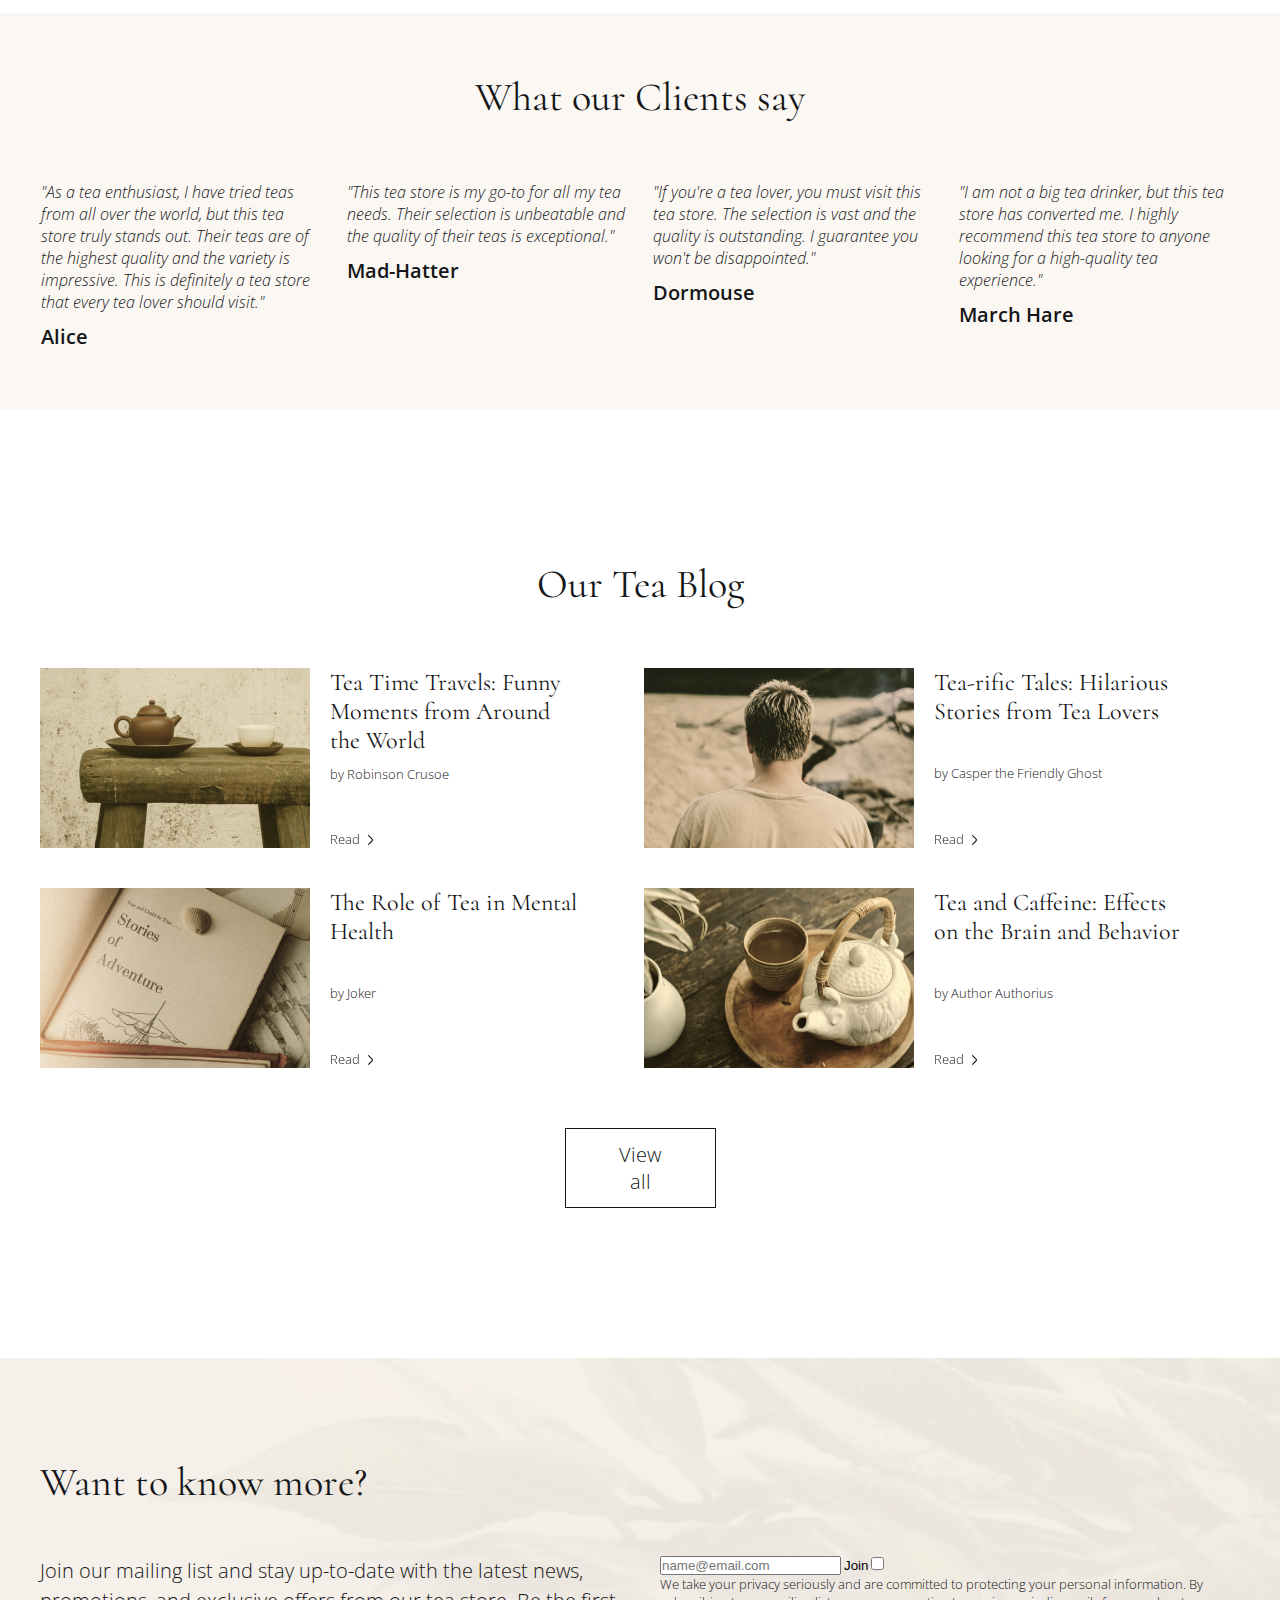
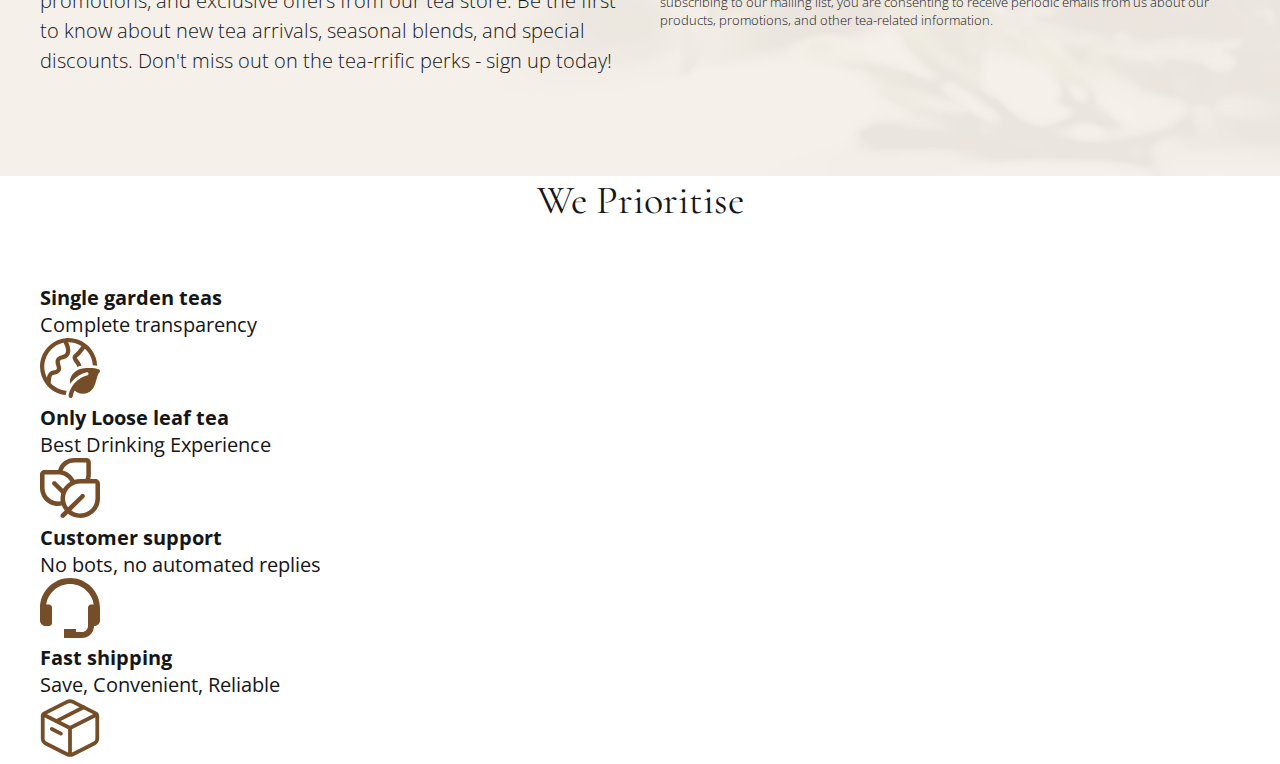
==== commit ac36d525: "start mailing list" ====
--- a/prod/index.html
+++ b/prod/index.html
@@ -12,9 +12,9 @@
       href="https://fonts.googleapis.com/css2?family=Cormorant:ital,wght@0,400;1,300&family=Open+Sans:ital,wght@0,300;0,400;0,600;1,300&display=swap"
       rel="stylesheet">
     <!-- <link rel="stylesheet" href="css/reset.css"> -->
-    <link rel="stylesheet" href="css/reset-lex.css">
-    <link rel="stylesheet" href="css/style.css">
-    <script defer src="js/main.js"></script>
+    <link rel="stylesheet" href="./css/reset-lex.css">
+    <link rel="stylesheet" href="./css/style.css">
+    <script defer src="./js/main.js"></script>
   </head>
 
   <body>
@@ -276,7 +276,7 @@
                 our tea store. Be the first to know about new tea arrivals, seasonal blends, and special discounts.
                 Don't miss out on the tea-rrific perks - sign up today!
               </p>
-              <form action="" class="mailinf-list__form">
+              <form action="" class="mailing-list__form">
                 <input class="mailing-list__email" type="email" placeholder="name@email.com">
                 <button class="mailing-list__btn" type="submit">Join</button>
                 <label>
--- a/prod/css/style.css
+++ b/prod/css/style.css
@@ -303,6 +303,43 @@
   border: 1px solid var(--Black);
   background: var(--White);
   padding: 12px 41px;
+}
+
+.mailing-list {
+  padding-top: 100px;
+  padding-bottom: 100px;
+  background-color: var(--Light-Background);
+  background-image: url(../img/mailing-bg.png);
+  background-repeat: no-repeat;
+  background-position: bottom right;
+  background-size: cover;
+}
+
+.mailing-list__title {
+  text-align: left;
+  margin-bottom: 50px;
+}
+
+.mailing-list__inner {
+  display: flex;
+  gap: 60px 40px;
+}
+
+.mailing-list__text {
+  flex-basis: 580px;
+  color: var(--Black);
+  font-family: Open Sans;
+  font-size: 20px;
+  font-weight: 300;
+  line-height: 1.5;
+}
+
+.mailing-list__form {
+  flex-basis: 580px;
+  color: var(--Black);
+  font-family: Open Sans;
+  font-size: 13px;
+  font-weight: 300;
 }
 
 .prioritise {}
